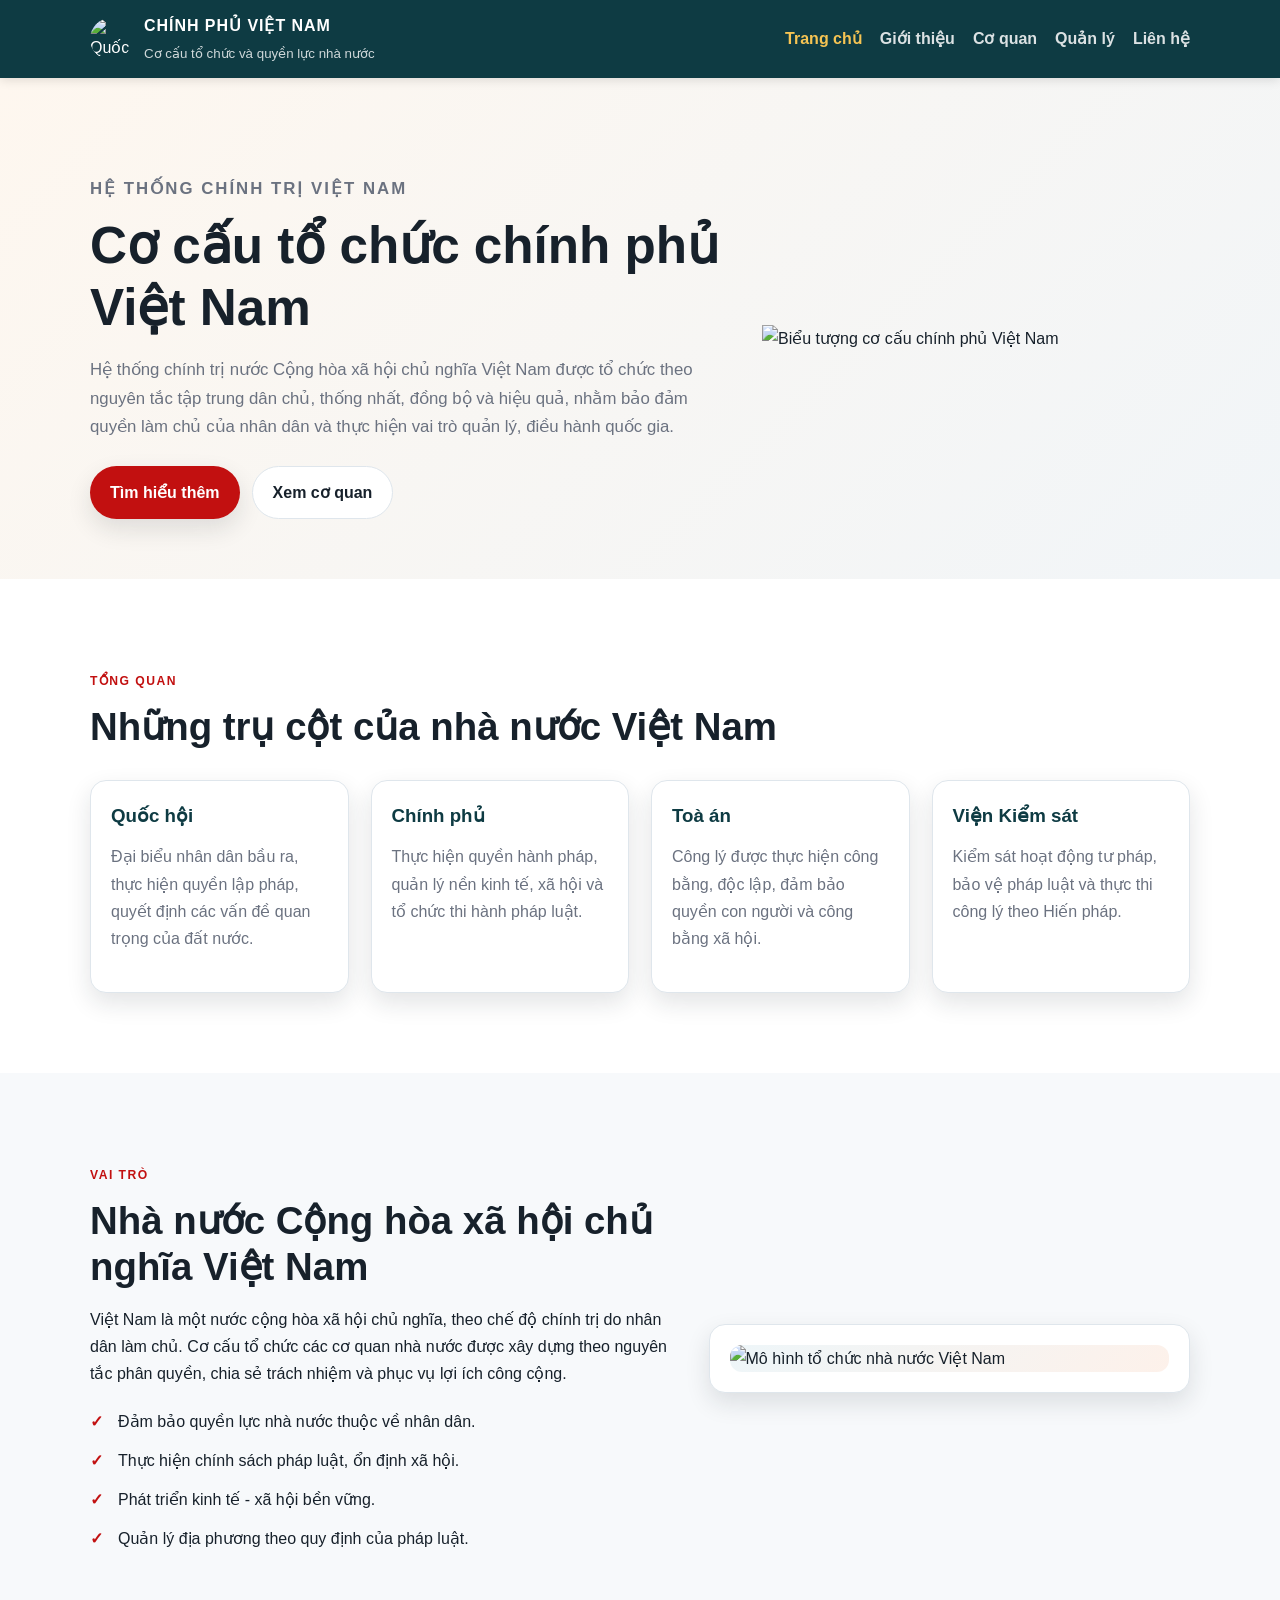
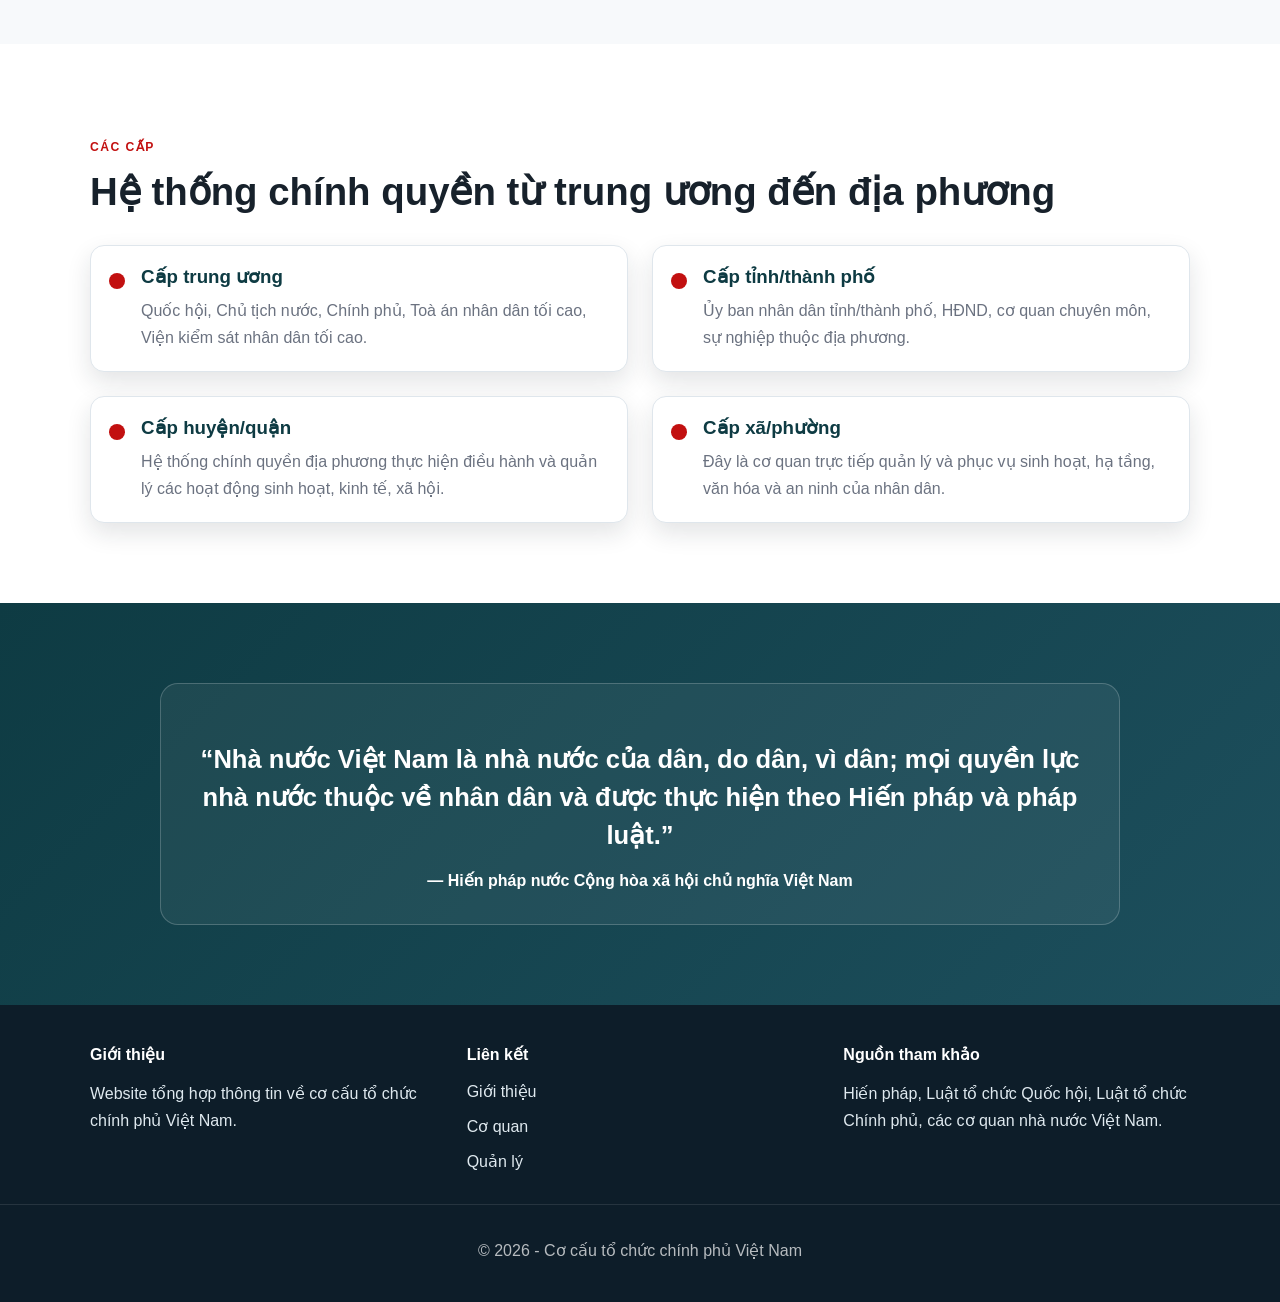
==== index.html @ 4ae64261 "Khởi tạo dự án web Cơ cấu tổ chức Chính phủ Việt" ====
<!DOCTYPE html>
<html lang="vi">
<head>
  <meta charset="UTF-8">
  <meta name="viewport" content="width=device-width, initial-scale=1.0">
  <title>VietNam Government Structure</title>
  <meta name="description" content="Website giới thiệu cơ cấu tổ chức chính phủ Việt Nam">
  <link rel="stylesheet" href="css/style.css">
</head>
<body>
  <header class="site-header">
    <div class="container nav-wrapper">
      <div class="brand">
        <img src="images/flag.svg" alt="Quốc kỳ Việt Nam">
        <div>
          <span class="brand-name">CHÍNH PHỦ VIỆT NAM</span>
          <small>Cơ cấu tổ chức và quyền lực nhà nước</small>
        </div>
      </div>
      <nav class="main-nav">
        <a href="index.html" class="active">Trang chủ</a>
        <a href="about.html">Giới thiệu</a>
        <a href="institutions.html">Cơ quan</a>
        <a href="governance.html">Quản lý</a>
        <a href="contact.html">Liên hệ</a>
      </nav>
    </div>
  </header>

  <main>
    <section class="hero">
      <div class="container hero-inner">
        <div class="hero-content">
          <p class="eyebrow">Hệ thống chính trị Việt Nam</p>
          <h1>Cơ cấu tổ chức chính phủ Việt Nam</h1>
          <p>
            Hệ thống chính trị nước Cộng hòa xã hội chủ nghĩa Việt Nam được tổ chức theo
            nguyên tắc tập trung dân chủ, thống nhất, đồng bộ và hiệu quả, nhằm bảo đảm
            quyền làm chủ của nhân dân và thực hiện vai trò quản lý, điều hành quốc gia.
          </p>
          <div class="cta-group">
            <a href="about.html" class="btn btn-primary">Tìm hiểu thêm</a>
            <a href="institutions.html" class="btn btn-secondary">Xem cơ quan</a>
          </div>
        </div>
        <div class="hero-image">
          <img src="images/banner.svg" alt="Biểu tượng cơ cấu chính phủ Việt Nam">
        </div>
      </div>
    </section>

    <section class="section">
      <div class="container">
        <div class="section-heading">
          <p class="eyebrow">Tổng quan</p>
          <h2>Những trụ cột của nhà nước Việt Nam</h2>
        </div>
        <div class="feature-grid">
          <article class="feature-card">
            <h3>Quốc hội</h3>
            <p>
              Đại biểu nhân dân bầu ra, thực hiện quyền lập pháp, quyết định các vấn đề
              quan trọng của đất nước.
            </p>
          </article>
          <article class="feature-card">
            <h3>Chính phủ</h3>
            <p>
              Thực hiện quyền hành pháp, quản lý nền kinh tế, xã hội và tổ chức thi hành pháp luật.
            </p>
          </article>
          <article class="feature-card">
            <h3>Toà án</h3>
            <p>
              Công lý được thực hiện công bằng, độc lập, đảm bảo quyền con người và công bằng xã hội.
            </p>
          </article>
          <article class="feature-card">
            <h3>Viện Kiểm sát</h3>
            <p>
              Kiểm sát hoạt động tư pháp, bảo vệ pháp luật và thực thi công lý theo Hiến pháp.
            </p>
          </article>
        </div>
      </div>
    </section>

    <section class="section alt-bg">
      <div class="container">
        <div class="split">
          <div class="text-block">
            <p class="eyebrow">Vai trò</p>
            <h2>Nhà nước Cộng hòa xã hội chủ nghĩa Việt Nam</h2>
            <p>
              Việt Nam là một nước cộng hòa xã hội chủ nghĩa, theo chế độ chính trị do
              nhân dân làm chủ. Cơ cấu tổ chức các cơ quan nhà nước được xây dựng theo
              nguyên tắc phân quyền, chia sẻ trách nhiệm và phục vụ lợi ích công cộng.
            </p>
            <ul class="check-list">
              <li>Đảm bảo quyền lực nhà nước thuộc về nhân dân.</li>
              <li>Thực hiện chính sách pháp luật, ổn định xã hội.</li>
              <li>Phát triển kinh tế - xã hội bền vững.</li>
              <li>Quản lý địa phương theo quy định của pháp luật.</li>
            </ul>
          </div>
          <div class="image-card">
            <img src="images/parliament.svg" alt="Mô hình tổ chức nhà nước Việt Nam">
          </div>
        </div>
      </div>
    </section>

    <section class="section">
      <div class="container">
        <div class="section-heading">
          <p class="eyebrow">Các cấp</p>
          <h2>Hệ thống chính quyền từ trung ương đến địa phương</h2>
        </div>
        <div class="timeline">
          <div class="timeline-item">
            <span class="dot"></span>
            <div>
              <h3>Cấp trung ương</h3>
              <p>Quốc hội, Chủ tịch nước, Chính phủ, Toà án nhân dân tối cao, Viện kiểm sát nhân dân tối cao.</p>
            </div>
          </div>
          <div class="timeline-item">
            <span class="dot"></span>
            <div>
              <h3>Cấp tỉnh/thành phố</h3>
              <p>Ủy ban nhân dân tỉnh/thành phố, HĐND, cơ quan chuyên môn, sự nghiệp thuộc địa phương.</p>
            </div>
          </div>
          <div class="timeline-item">
            <span class="dot"></span>
            <div>
              <h3>Cấp huyện/quận</h3>
              <p>Hệ thống chính quyền địa phương thực hiện điều hành và quản lý các hoạt động sinh hoạt, kinh tế, xã hội.</p>
            </div>
          </div>
          <div class="timeline-item">
            <span class="dot"></span>
            <div>
              <h3>Cấp xã/phường</h3>
              <p>Đây là cơ quan trực tiếp quản lý và phục vụ sinh hoạt, hạ tầng, văn hóa và an ninh của nhân dân.</p>
            </div>
          </div>
        </div>
      </div>
    </section>

    <section class="section highlight">
      <div class="container">
        <div class="quote-box">
          <p>
            “Nhà nước Việt Nam là nhà nước của dân, do dân, vì dân; mọi quyền lực nhà nước
            thuộc về nhân dân và được thực hiện theo Hiến pháp và pháp luật.”
          </p>
          <strong>— Hiến pháp nước Cộng hòa xã hội chủ nghĩa Việt Nam</strong>
        </div>
      </div>
    </section>
  </main>

  <footer class="site-footer">
    <div class="container footer-grid">
      <div>
        <h4>Giới thiệu</h4>
        <p>Website tổng hợp thông tin về cơ cấu tổ chức chính phủ Việt Nam.</p>
      </div>
      <div>
        <h4>Liên kết</h4>
        <ul>
          <li><a href="about.html">Giới thiệu</a></li>
          <li><a href="institutions.html">Cơ quan</a></li>
          <li><a href="governance.html">Quản lý</a></li>
        </ul>
      </div>
      <div>
        <h4>Nguồn tham khảo</h4>
        <p>Hiến pháp, Luật tổ chức Quốc hội, Luật tổ chức Chính phủ, các cơ quan nhà nước Việt Nam.</p>
      </div>
    </div>
    <div class="footer-bottom">
      <p>© 2026 - Cơ cấu tổ chức chính phủ Việt Nam</p>
    </div>
  </footer>
</body>
</html>
---- css/style.css ----
:root {
  --primary-red: #c21010;
  --primary-red-dark: #8f0d0d;
  --primary-gold: #f6c453;
  --forest: #0e3b43;
  --dark: #17212b;
  --light: #f5f7f9;
  --white: #ffffff;
  --muted: #6b7280;
  --border: #dfe6ec;
  --shadow: 0 10px 25px rgba(23, 33, 43, 0.12);
  --radius: 16px;
}

* {
  box-sizing: border-box;
}

html {
  scroll-behavior: smooth;
}

body {
  margin: 0;
  font-family: Arial, Helvetica, sans-serif;
  line-height: 1.7;
  color: var(--dark);
  background: #fff;
}

img {
  max-width: 100%;
  display: block;
}

a {
  text-decoration: none;
  color: inherit;
}

.container {
  width: min(1100px, calc(100% - 32px));
  margin: 0 auto;
}

.site-header {
  background: var(--forest);
  color: var(--white);
  position: sticky;
  top: 0;
  z-index: 20;
  box-shadow: 0 2px 10px rgba(0,0,0,0.12);
}

.nav-wrapper {
  display: flex;
  align-items: center;
  justify-content: space-between;
  min-height: 78px;
  gap: 20px;
}

.brand {
  display: flex;
  align-items: center;
  gap: 12px;
}

.brand img {
  width: 42px;
  height: 42px;
  border-radius: 50%;
}

.brand-name {
  display: block;
  font-weight: 700;
  letter-spacing: 0.06em;
}

.brand small {
  color: rgba(255,255,255,0.8);
}

.main-nav {
  display: flex;
  flex-wrap: wrap;
  gap: 18px;
}

.main-nav a {
  color: rgba(255,255,255,0.85);
  font-weight: 600;
  padding: 8px 0;
  transition: color 0.2s ease;
}

.main-nav a:hover,
.main-nav a.active {
  color: var(--primary-gold);
}

.hero {
  background: linear-gradient(135deg, #fef7ef 0%, #f1f5f8 100%);
  padding: 80px 0 60px;
}

.hero-inner {
  display: grid;
  grid-template-columns: 1.2fr 0.8fr;
  align-items: center;
  gap: 30px;
}

.eyebrow {
  color: var(--primary-red);
  font-weight: 700;
  text-transform: uppercase;
  letter-spacing: 0.12em;
  font-size: 0.76rem;
  margin-bottom: 12px;
}

h1, h2, h3, h4 {
  margin-top: 0;
  line-height: 1.2;
}

.hero-content h1 {
  font-size: clamp(2.2rem, 4vw, 4rem);
  margin-bottom: 18px;
  color: var(--dark);
}

.hero-content p {
  font-size: 1.05rem;
  color: var(--muted);
}

.cta-group {
  display: flex;
  flex-wrap: wrap;
  gap: 12px;
  margin-top: 24px;
}

.btn {
  display: inline-flex;
  align-items: center;
  justify-content: center;
  padding: 12px 20px;
  border-radius: 999px;
  font-weight: 700;
  transition: transform 0.2s ease, box-shadow 0.2s ease;
}

.btn:hover {
  transform: translateY(-2px);
}

.btn-primary {
  background: var(--primary-red);
  color: var(--white);
  box-shadow: var(--shadow);
}

.btn-secondary {
  background: var(--white);
  border: 1px solid var(--border);
  color: var(--dark);
}

.section {
  padding: 80px 0;
}

.alt-bg {
  background: #f7f9fb;
}

.section-heading {
  margin-bottom: 30px;
}

.section-heading h2 {
  font-size: clamp(1.8rem, 3vw, 2.8rem);
  margin-bottom: 0;
}

.feature-grid,
.card-grid {
  display: grid;
  grid-template-columns: repeat(4, minmax(0, 1fr));
  gap: 22px;
}

.feature-card, .info-card, .content-box, .contact-card, .contact-form, .image-card {
  background: var(--white);
  border: 1px solid var(--border);
  border-radius: var(--radius);
  box-shadow: var(--shadow);
}

.feature-card, .info-card {
  padding: 24px 20px;
}

.feature-card h3, .info-card h3 {
  color: var(--forest);
  margin-bottom: 10px;
}

.feature-card p, .info-card p, .content-box p {
  color: var(--muted);
}

.split {
  display: grid;
  grid-template-columns: 1.1fr 0.9fr;
  gap: 30px;
  align-items: center;
}

.text-block h2 {
  font-size: clamp(1.8rem, 3vw, 2.6rem);
  margin-bottom: 16px;
}

.check-list {
  list-style: none;
  padding: 0;
  margin: 20px 0 0;
}

.check-list li {
  position: relative;
  padding-left: 28px;
  margin-bottom: 12px;
  color: var(--dark);
}

.check-list li::before {
  content: "✓";
  position: absolute;
  left: 0;
  top: 0;
  color: var(--primary-red);
  font-weight: 700;
}

.image-card {
  padding: 20px;
}

.image-card img {
  border-radius: 12px;
  background: linear-gradient(135deg, #eef6f9, #fdf1ea);
}

.timeline {
  display: grid;
  grid-template-columns: repeat(2, minmax(0, 1fr));
  gap: 24px;
}

.timeline-item {
  display: flex;
  gap: 16px;
  padding: 20px 18px;
  background: #fff;
  border: 1px solid var(--border);
  border-radius: 14px;
  box-shadow: var(--shadow);
}

.dot {
  width: 16px;
  height: 16px;
  background: var(--primary-red);
  border-radius: 50%;
  display: inline-block;
  margin-top: 7px;
  flex-shrink: 0;
}

.timeline-item h3 {
  margin-bottom: 8px;
  color: var(--forest);
}

.timeline-item p {
  color: var(--muted);
  margin: 0;
}

.highlight {
  background: linear-gradient(135deg, var(--forest) 0%, #1d4f5d 100%);
  color: var(--white);
}

.quote-box {
  max-width: 960px;
  margin: 0 auto;
  background: rgba(255,255,255,0.06);
  border: 1px solid rgba(255,255,255,0.2);
  border-radius: 18px;
  padding: 30px 28px;
  text-align: center;
}

.quote-box p {
  font-size: clamp(1.2rem, 2vw, 2rem);
  font-weight: 600;
  line-height: 1.5;
  margin-bottom: 12px;
}

.page-banner {
  background: linear-gradient(135deg, #e31a1a 0%, #b31212 100%);
  color: #fff;
  padding: 70px 0 50px;
}

.page-banner h1 {
  font-size: clamp(2rem, 3vw, 3rem);
  margin: 0;
}

.content-box {
  padding: 30px;
  max-width: 900px;
  margin: 0 auto;
}

.contact-layout {
  display: grid;
  grid-template-columns: 0.9fr 1.1fr;
  gap: 24px;
}

.contact-card, .contact-form {
  padding: 28px 22px;
}

.contact-list {
  list-style: none;
  padding: 0;
  margin: 0;
}

.contact-list li {
  margin-bottom: 12px;
  color: var(--dark);
}

.contact-form {
  display: grid;
  gap: 16px;
}

.contact-form label {
  display: grid;
  gap: 8px;
  font-weight: 600;
  color: var(--forest);
}

.contact-form input, .contact-form textarea {
  width: 100%;
  padding: 12px 14px;
  border: 1px solid var(--border);
  border-radius: 10px;
  font: inherit;
  background: #fff;
}

.site-footer {
  background: #0d1d29;
  color: #dfe9ef;
  padding-top: 40px;
}

.footer-grid {
  display: grid;
  grid-template-columns: repeat(3, minmax(0, 1fr));
  gap: 30px;
}

.site-footer h4 {
  color: #fff;
  margin-bottom: 14px;
}

.site-footer ul {
  list-style: none;
  padding: 0;
  margin: 0;
}

.site-footer li {
  margin-bottom: 8px;
}

.footer-bottom {
  border-top: 1px solid rgba(255,255,255,0.1);
  margin-top: 20px;
  padding: 16px 0 22px;
  text-align: center;
  color: rgba(255,255,255,0.7);
}

@media (max-width: 900px) {
  .feature-grid,
  .card-grid,
  .timeline,
  .footer-grid,
  .contact-layout,
  .hero-inner,
  .split {
    grid-template-columns: 1fr 1fr;
  }
}

@media (max-width: 700px) {
  .nav-wrapper,
  .main-nav,
  .feature-grid,
  .card-grid,
  .timeline,
  .footer-grid,
  .contact-layout,
  .hero-inner,
  .split {
    grid-template-columns: 1fr;
    display: grid;
  }

  .nav-wrapper {
    padding: 18px 0;
  }

  .main-nav {
    gap: 10px;
  }

  .hero {
    padding-top: 50px;
  }
}
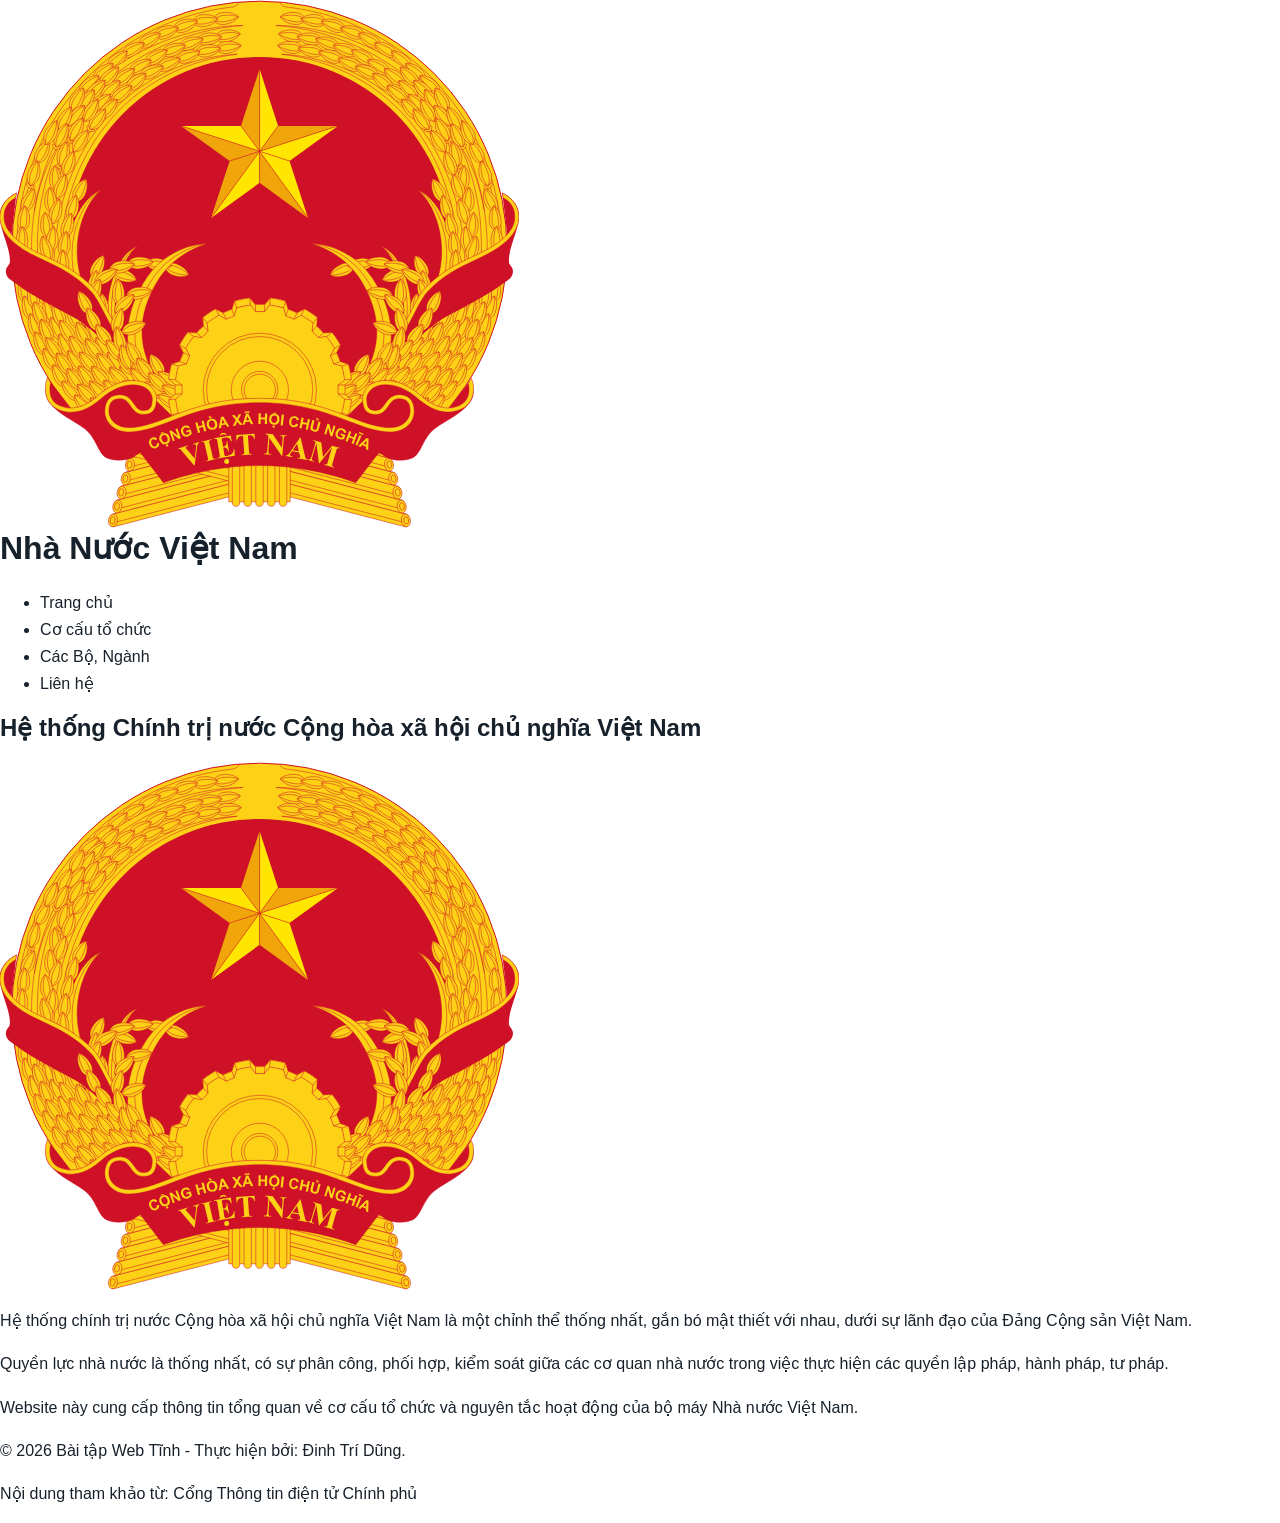
==== commit 41d47eb7: "Add files via upload" ====
--- a/index.html
+++ b/index.html
@@ -1,189 +1,38 @@
-<!DOCTYPE html>
-<html lang="vi">
-<head>
-  <meta charset="UTF-8">
-  <meta name="viewport" content="width=device-width, initial-scale=1.0">
-  <title>VietNam Government Structure</title>
-  <meta name="description" content="Website giới thiệu cơ cấu tổ chức chính phủ Việt Nam">
-  <link rel="stylesheet" href="css/style.css">
-</head>
-<body>
-  <header class="site-header">
-    <div class="container nav-wrapper">
-      <div class="brand">
-        <img src="images/flag.svg" alt="Quốc kỳ Việt Nam">
-        <div>
-          <span class="brand-name">CHÍNH PHỦ VIỆT NAM</span>
-          <small>Cơ cấu tổ chức và quyền lực nhà nước</small>
-        </div>
-      </div>
-      <nav class="main-nav">
-        <a href="index.html" class="active">Trang chủ</a>
-        <a href="about.html">Giới thiệu</a>
-        <a href="institutions.html">Cơ quan</a>
-        <a href="governance.html">Quản lý</a>
-        <a href="contact.html">Liên hệ</a>
-      </nav>
-    </div>
-  </header>
-
-  <main>
-    <section class="hero">
-      <div class="container hero-inner">
-        <div class="hero-content">
-          <p class="eyebrow">Hệ thống chính trị Việt Nam</p>
-          <h1>Cơ cấu tổ chức chính phủ Việt Nam</h1>
-          <p>
-            Hệ thống chính trị nước Cộng hòa xã hội chủ nghĩa Việt Nam được tổ chức theo
-            nguyên tắc tập trung dân chủ, thống nhất, đồng bộ và hiệu quả, nhằm bảo đảm
-            quyền làm chủ của nhân dân và thực hiện vai trò quản lý, điều hành quốc gia.
-          </p>
-          <div class="cta-group">
-            <a href="about.html" class="btn btn-primary">Tìm hiểu thêm</a>
-            <a href="institutions.html" class="btn btn-secondary">Xem cơ quan</a>
-          </div>
-        </div>
-        <div class="hero-image">
-          <img src="images/banner.svg" alt="Biểu tượng cơ cấu chính phủ Việt Nam">
-        </div>
-      </div>
-    </section>
-
-    <section class="section">
-      <div class="container">
-        <div class="section-heading">
-          <p class="eyebrow">Tổng quan</p>
-          <h2>Những trụ cột của nhà nước Việt Nam</h2>
-        </div>
-        <div class="feature-grid">
-          <article class="feature-card">
-            <h3>Quốc hội</h3>
-            <p>
-              Đại biểu nhân dân bầu ra, thực hiện quyền lập pháp, quyết định các vấn đề
-              quan trọng của đất nước.
-            </p>
-          </article>
-          <article class="feature-card">
-            <h3>Chính phủ</h3>
-            <p>
-              Thực hiện quyền hành pháp, quản lý nền kinh tế, xã hội và tổ chức thi hành pháp luật.
-            </p>
-          </article>
-          <article class="feature-card">
-            <h3>Toà án</h3>
-            <p>
-              Công lý được thực hiện công bằng, độc lập, đảm bảo quyền con người và công bằng xã hội.
-            </p>
-          </article>
-          <article class="feature-card">
-            <h3>Viện Kiểm sát</h3>
-            <p>
-              Kiểm sát hoạt động tư pháp, bảo vệ pháp luật và thực thi công lý theo Hiến pháp.
-            </p>
-          </article>
-        </div>
-      </div>
-    </section>
-
-    <section class="section alt-bg">
-      <div class="container">
-        <div class="split">
-          <div class="text-block">
-            <p class="eyebrow">Vai trò</p>
-            <h2>Nhà nước Cộng hòa xã hội chủ nghĩa Việt Nam</h2>
-            <p>
-              Việt Nam là một nước cộng hòa xã hội chủ nghĩa, theo chế độ chính trị do
-              nhân dân làm chủ. Cơ cấu tổ chức các cơ quan nhà nước được xây dựng theo
-              nguyên tắc phân quyền, chia sẻ trách nhiệm và phục vụ lợi ích công cộng.
-            </p>
-            <ul class="check-list">
-              <li>Đảm bảo quyền lực nhà nước thuộc về nhân dân.</li>
-              <li>Thực hiện chính sách pháp luật, ổn định xã hội.</li>
-              <li>Phát triển kinh tế - xã hội bền vững.</li>
-              <li>Quản lý địa phương theo quy định của pháp luật.</li>
-            </ul>
-          </div>
-          <div class="image-card">
-            <img src="images/parliament.svg" alt="Mô hình tổ chức nhà nước Việt Nam">
-          </div>
-        </div>
-      </div>
-    </section>
-
-    <section class="section">
-      <div class="container">
-        <div class="section-heading">
-          <p class="eyebrow">Các cấp</p>
-          <h2>Hệ thống chính quyền từ trung ương đến địa phương</h2>
-        </div>
-        <div class="timeline">
-          <div class="timeline-item">
-            <span class="dot"></span>
-            <div>
-              <h3>Cấp trung ương</h3>
-              <p>Quốc hội, Chủ tịch nước, Chính phủ, Toà án nhân dân tối cao, Viện kiểm sát nhân dân tối cao.</p>
-            </div>
-          </div>
-          <div class="timeline-item">
-            <span class="dot"></span>
-            <div>
-              <h3>Cấp tỉnh/thành phố</h3>
-              <p>Ủy ban nhân dân tỉnh/thành phố, HĐND, cơ quan chuyên môn, sự nghiệp thuộc địa phương.</p>
-            </div>
-          </div>
-          <div class="timeline-item">
-            <span class="dot"></span>
-            <div>
-              <h3>Cấp huyện/quận</h3>
-              <p>Hệ thống chính quyền địa phương thực hiện điều hành và quản lý các hoạt động sinh hoạt, kinh tế, xã hội.</p>
-            </div>
-          </div>
-          <div class="timeline-item">
-            <span class="dot"></span>
-            <div>
-              <h3>Cấp xã/phường</h3>
-              <p>Đây là cơ quan trực tiếp quản lý và phục vụ sinh hoạt, hạ tầng, văn hóa và an ninh của nhân dân.</p>
-            </div>
-          </div>
-        </div>
-      </div>
-    </section>
-
-    <section class="section highlight">
-      <div class="container">
-        <div class="quote-box">
-          <p>
-            “Nhà nước Việt Nam là nhà nước của dân, do dân, vì dân; mọi quyền lực nhà nước
-            thuộc về nhân dân và được thực hiện theo Hiến pháp và pháp luật.”
-          </p>
-          <strong>— Hiến pháp nước Cộng hòa xã hội chủ nghĩa Việt Nam</strong>
-        </div>
-      </div>
-    </section>
-  </main>
-
-  <footer class="site-footer">
-    <div class="container footer-grid">
-      <div>
-        <h4>Giới thiệu</h4>
-        <p>Website tổng hợp thông tin về cơ cấu tổ chức chính phủ Việt Nam.</p>
-      </div>
-      <div>
-        <h4>Liên kết</h4>
-        <ul>
-          <li><a href="about.html">Giới thiệu</a></li>
-          <li><a href="institutions.html">Cơ quan</a></li>
-          <li><a href="governance.html">Quản lý</a></li>
-        </ul>
-      </div>
-      <div>
-        <h4>Nguồn tham khảo</h4>
-        <p>Hiến pháp, Luật tổ chức Quốc hội, Luật tổ chức Chính phủ, các cơ quan nhà nước Việt Nam.</p>
-      </div>
-    </div>
-    <div class="footer-bottom">
-      <p>© 2026 - Cơ cấu tổ chức chính phủ Việt Nam</p>
-    </div>
-  </footer>
-</body>
+<!DOCTYPE html>
+<html lang="vi">
+<head>
+    <meta charset="UTF-8">
+    <meta name="viewport" content="width=device-width, initial-scale=1.0">
+    <title>Trang Chủ - Tổ chức Bộ máy Nhà nước Việt Nam</title>
+    <link rel="stylesheet" href="css/style.css">
+</head>
+<body>
+    <header>
+        <div class="logo">
+            <img src="../Emblem_of_Vietnam.svg" alt="Quốc huy Việt Nam">
+            <h1>Nhà Nước Việt Nam</h1>
+        </div>
+        <nav>
+            <ul>
+                <li><a href="index.html" class="active">Trang chủ</a></li>
+                <li><a href="about.html">Cơ cấu tổ chức</a></li>
+                <li><a href="governance.html">Các Bộ, Ngành</a></li>
+                <li><a href="contact.html">Liên hệ</a></li>
+            </ul>
+        </nav>
+    </header>
+
+    <main>
+        <h2>Hệ thống Chính trị nước Cộng hòa xã hội chủ nghĩa Việt Nam</h2>
+        <img src="../Emblem_of_Vietnam.svg" alt="Banner Chính phủ" class="banner-img">
+        <p>Hệ thống chính trị nước Cộng hòa xã hội chủ nghĩa Việt Nam là một chỉnh thể thống nhất, gắn bó mật thiết với nhau, dưới sự lãnh đạo của Đảng Cộng sản Việt Nam.</p>
+        <p>Quyền lực nhà nước là thống nhất, có sự phân công, phối hợp, kiểm soát giữa các cơ quan nhà nước trong việc thực hiện các quyền lập pháp, hành pháp, tư pháp.</p>
+        <p>Website này cung cấp thông tin tổng quan về cơ cấu tổ chức và nguyên tắc hoạt động của bộ máy Nhà nước Việt Nam.</p>
+    </main>
+
+    <footer>
+        <p>&copy; 2026 Bài tập Web Tĩnh - Thực hiện bởi: Đinh Trí Dũng.</p>
+        <p>Nội dung tham khảo từ: <a href="https://chinhphu.vn" target="_blank">Cổng Thông tin điện tử Chính phủ</a></p>
+    </footer>
+</body>
 </html>
